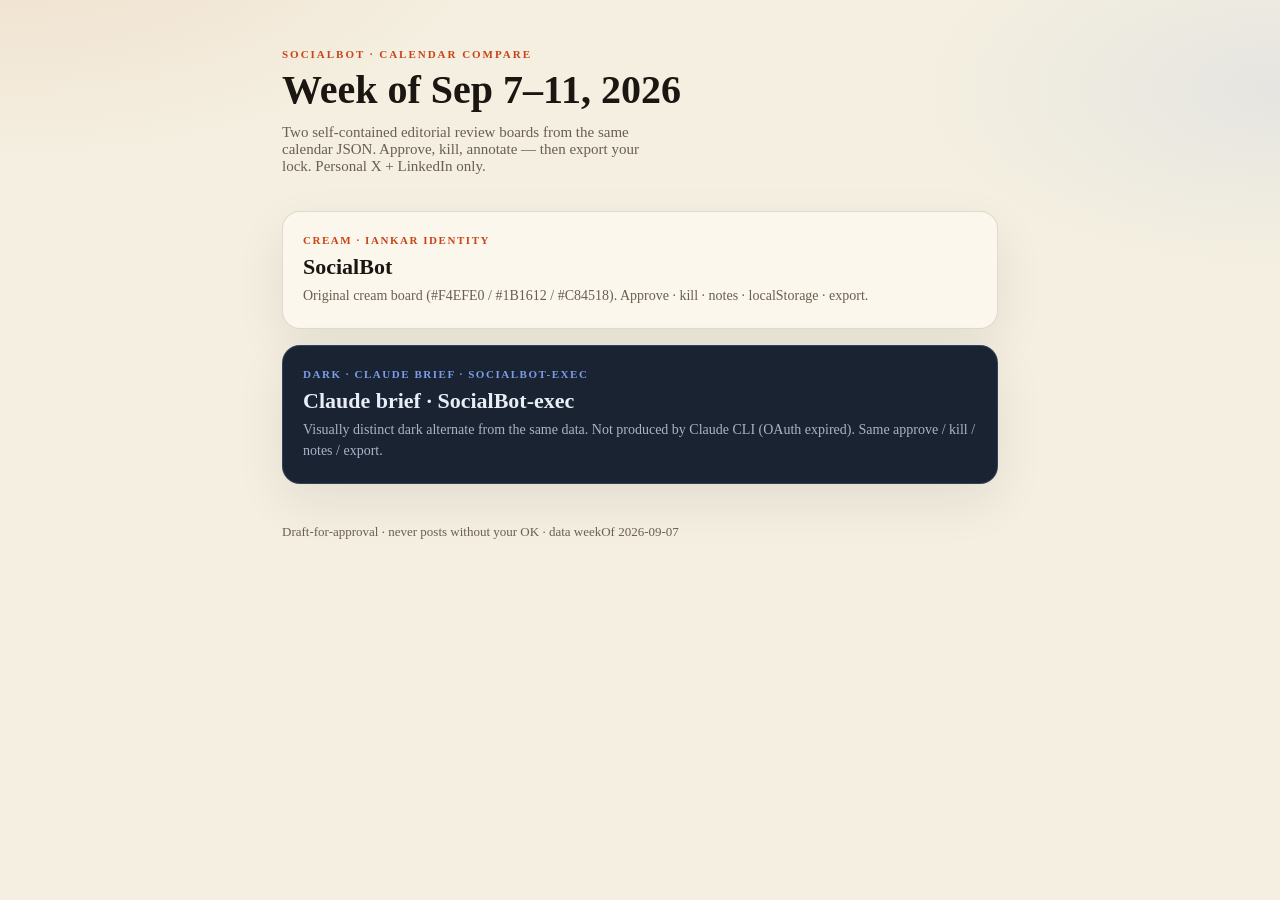
==== index.html @ 9e8a9fe8 "Publish SocialBot + Claude-brief calendar review boards for Sep 7–11 2026. Self-contained static sit" ====
<!doctype html>
<html lang="en">
<head>
  <meta charset="utf-8" />
  <meta name="viewport" content="width=device-width, initial-scale=1" />
  <title>SocialBot Calendar Compare · Sep 7–11, 2026</title>
  <style>
    :root {
      --cream: #F4EFE0;
      --ink: #1B1612;
      --rust: #C84518;
      --paper: #FBF7EC;
      --line: rgba(27,22,18,0.12);
      --mute: #6B5E52;
      --dark: #0F1419;
      --dark-card: #1A2332;
      --claude-accent: #7C9CE8;
    }
    * { box-sizing: border-box; }
    html, body { margin: 0; background: var(--cream); color: var(--ink);
      font-family: "Iowan Old Style", "Palatino Linotype", Palatino, Georgia, serif; }
    body {
      min-height: 100vh;
      background:
        radial-gradient(1000px 500px at 0% -10%, rgba(200,69,24,0.1), transparent 50%),
        radial-gradient(800px 400px at 100% 10%, rgba(124,156,232,0.12), transparent 45%),
        var(--cream);
    }
    .wrap { max-width: 760px; margin: 0 auto; padding: 48px 22px 80px; }
    .brand { letter-spacing: 0.18em; text-transform: uppercase; font-size: 11px; color: var(--rust); font-weight: 700; }
    h1 { margin: 8px 0 0; font-size: clamp(28px, 5vw, 40px); line-height: 1.1; }
    .sub { color: var(--mute); margin: 12px 0 36px; font-size: 15px; max-width: 48ch; }
    .cards { display: grid; gap: 16px; }
    a.card {
      display: block; text-decoration: none; color: inherit;
      padding: 22px 20px; border-radius: 18px; border: 1px solid var(--line);
      background: var(--paper); box-shadow: 0 18px 50px rgba(27,22,18,0.08);
      transition: transform .15s ease, border-color .15s ease;
    }
    a.card:hover { transform: translateY(-2px); border-color: rgba(200,69,24,0.4); }
    a.card.dark {
      background: var(--dark-card); color: #E8EEF7; border-color: rgba(124,156,232,0.25);
    }
    a.card.dark:hover { border-color: var(--claude-accent); }
    a.card.dark .tag { color: var(--claude-accent); }
    a.card.dark .desc { color: #A8B4C8; }
    .tag { font-size: 11px; letter-spacing: 0.14em; text-transform: uppercase; font-weight: 700; color: var(--rust); margin-bottom: 8px; }
    .title { font-size: 22px; font-weight: 700; margin: 0 0 6px; }
    .desc { color: var(--mute); font-size: 14px; margin: 0; line-height: 1.45; }
    footer { margin-top: 40px; font-size: 13px; color: var(--mute); }
  </style>
</head>
<body>
  <div class="wrap">
    <div class="brand">SocialBot · Calendar Compare</div>
    <h1>Week of Sep 7–11, 2026</h1>
    <p class="sub">Two self-contained editorial review boards from the same calendar JSON. Approve, kill, annotate — then export your lock. Personal X + LinkedIn only.</p>
    <div class="cards">
      <a class="card" href="./socialbot/">
        <div class="tag">Cream · iankar identity</div>
        <p class="title">SocialBot</p>
        <p class="desc">Original cream board (#F4EFE0 / #1B1612 / #C84518). Approve · kill · notes · localStorage · export.</p>
      </a>
      <a class="card dark" href="./claude/">
        <div class="tag">Dark · Claude brief · SocialBot-exec</div>
        <p class="title">Claude brief · SocialBot-exec</p>
        <p class="desc">Visually distinct dark alternate from the same data. Not produced by Claude CLI (OAuth expired). Same approve / kill / notes / export.</p>
      </a>
    </div>
    <footer>Draft-for-approval · never posts without your OK · data weekOf 2026-09-07</footer>
  </div>
</body>
</html>
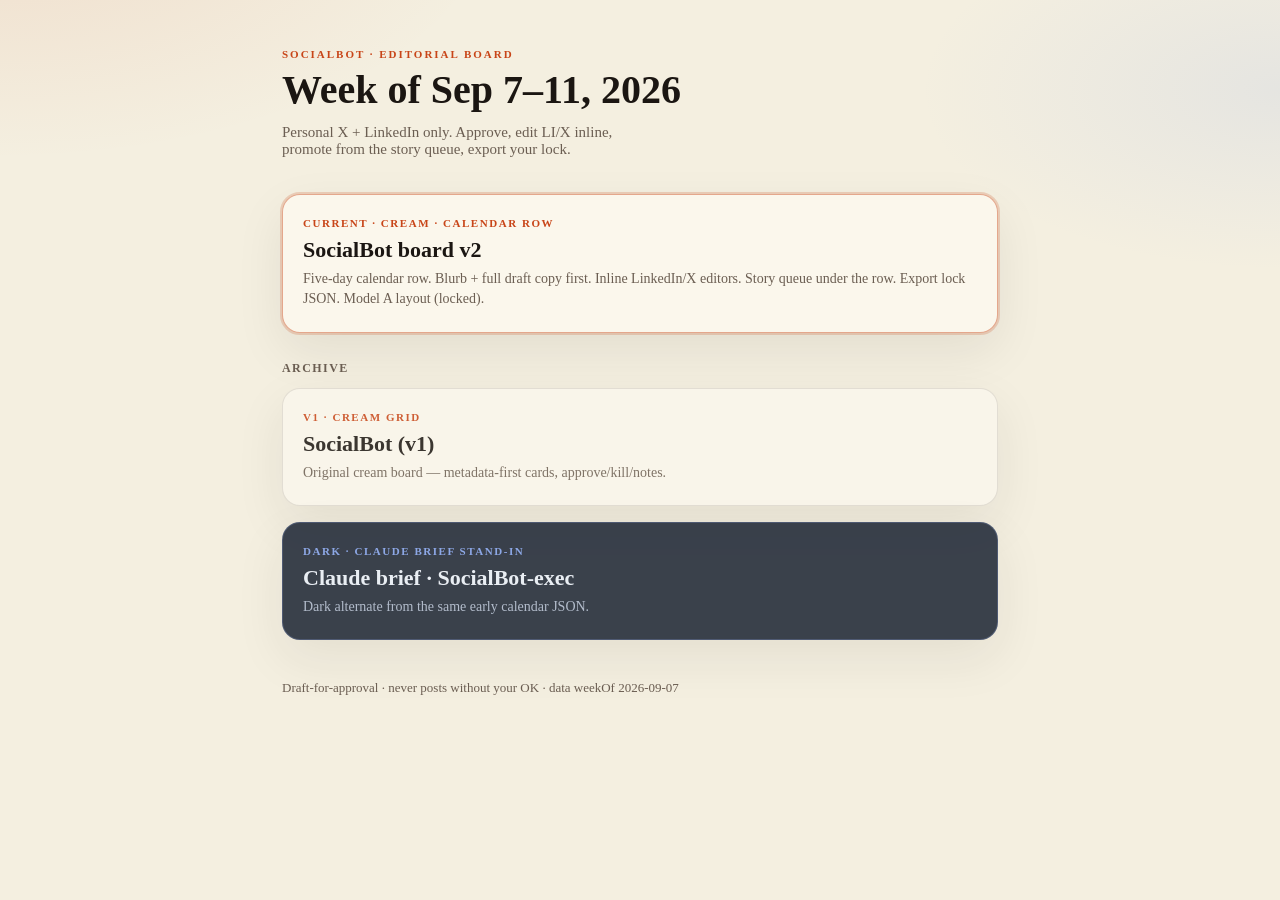
==== commit 5581ae46: "Add SocialBot board v2 (calendar row + inline LI/X editors) Five-day horizontal calendar with blurb " ====
--- a/index.html
+++ b/index.html
@@ -3,7 +3,7 @@
 <head>
   <meta charset="utf-8" />
   <meta name="viewport" content="width=device-width, initial-scale=1" />
-  <title>SocialBot Calendar Compare · Sep 7–11, 2026</title>
+  <title>SocialBot · Sep 7–11, 2026</title>
   <style>
     :root {
       --cream: #F4EFE0;
@@ -38,33 +38,44 @@
       transition: transform .15s ease, border-color .15s ease;
     }
     a.card:hover { transform: translateY(-2px); border-color: rgba(200,69,24,0.4); }
+    a.card.primary { border-color: rgba(200,69,24,0.45); outline: 2px solid rgba(200,69,24,0.2); }
     a.card.dark {
       background: var(--dark-card); color: #E8EEF7; border-color: rgba(124,156,232,0.25);
     }
     a.card.dark:hover { border-color: var(--claude-accent); }
     a.card.dark .tag { color: var(--claude-accent); }
     a.card.dark .desc { color: #A8B4C8; }
+    a.card.muted { opacity: 0.85; }
     .tag { font-size: 11px; letter-spacing: 0.14em; text-transform: uppercase; font-weight: 700; color: var(--rust); margin-bottom: 8px; }
     .title { font-size: 22px; font-weight: 700; margin: 0 0 6px; }
     .desc { color: var(--mute); font-size: 14px; margin: 0; line-height: 1.45; }
+    .section { margin-top: 28px; font-size: 12px; letter-spacing: 0.12em; text-transform: uppercase; color: var(--mute); font-weight: 700; }
     footer { margin-top: 40px; font-size: 13px; color: var(--mute); }
   </style>
 </head>
 <body>
   <div class="wrap">
-    <div class="brand">SocialBot · Calendar Compare</div>
+    <div class="brand">SocialBot · Editorial Board</div>
     <h1>Week of Sep 7–11, 2026</h1>
-    <p class="sub">Two self-contained editorial review boards from the same calendar JSON. Approve, kill, annotate — then export your lock. Personal X + LinkedIn only.</p>
+    <p class="sub">Personal X + LinkedIn only. Approve, edit LI/X inline, promote from the story queue, export your lock.</p>
     <div class="cards">
-      <a class="card" href="./socialbot/">
-        <div class="tag">Cream · iankar identity</div>
-        <p class="title">SocialBot</p>
-        <p class="desc">Original cream board (#F4EFE0 / #1B1612 / #C84518). Approve · kill · notes · localStorage · export.</p>
+      <a class="card primary" href="./v2/">
+        <div class="tag">Current · cream · calendar row</div>
+        <p class="title">SocialBot board v2</p>
+        <p class="desc">Five-day calendar row. Blurb + full draft copy first. Inline LinkedIn/X editors. Story queue under the row. Export lock JSON. Model A layout (locked).</p>
       </a>
-      <a class="card dark" href="./claude/">
-        <div class="tag">Dark · Claude brief · SocialBot-exec</div>
+    </div>
+    <div class="section">Archive</div>
+    <div class="cards" style="margin-top:12px">
+      <a class="card muted" href="./socialbot/">
+        <div class="tag">v1 · cream grid</div>
+        <p class="title">SocialBot (v1)</p>
+        <p class="desc">Original cream board — metadata-first cards, approve/kill/notes.</p>
+      </a>
+      <a class="card dark muted" href="./claude/">
+        <div class="tag">Dark · Claude brief stand-in</div>
         <p class="title">Claude brief · SocialBot-exec</p>
-        <p class="desc">Visually distinct dark alternate from the same data. Not produced by Claude CLI (OAuth expired). Same approve / kill / notes / export.</p>
+        <p class="desc">Dark alternate from the same early calendar JSON.</p>
       </a>
     </div>
     <footer>Draft-for-approval · never posts without your OK · data weekOf 2026-09-07</footer>
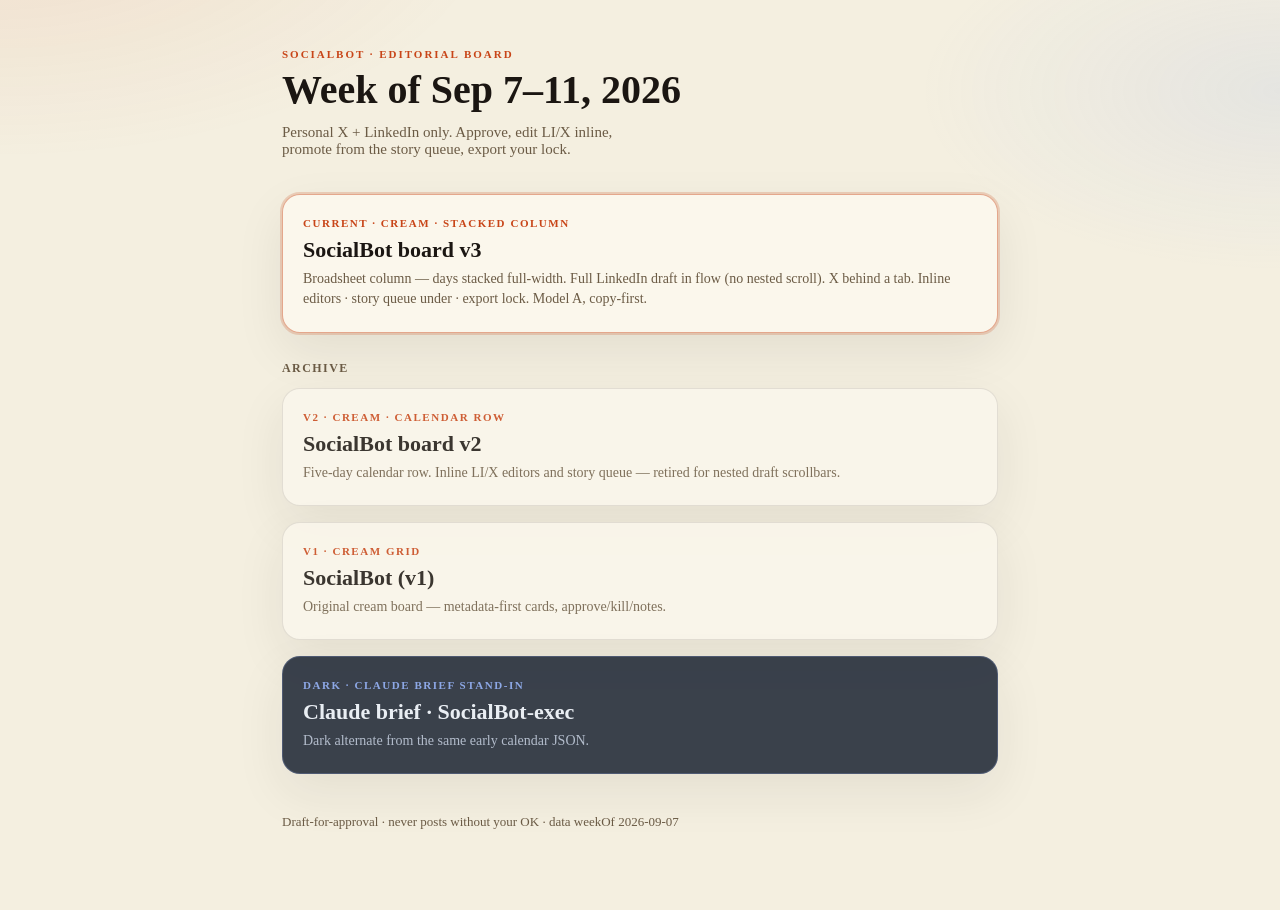
==== commit 1312ba81: "Ship SocialBot board v3: stacked broadsheet column, no nested draft scroll Replace five-across card " ====
--- a/index.html
+++ b/index.html
@@ -11,7 +11,7 @@
       --rust: #C84518;
       --paper: #FBF7EC;
       --line: rgba(27,22,18,0.12);
-      --mute: #6B5E52;
+      --mute: #6B5B45;
       --dark: #0F1419;
       --dark-card: #1A2332;
       --claude-accent: #7C9CE8;
@@ -59,14 +59,19 @@
     <h1>Week of Sep 7–11, 2026</h1>
     <p class="sub">Personal X + LinkedIn only. Approve, edit LI/X inline, promote from the story queue, export your lock.</p>
     <div class="cards">
-      <a class="card primary" href="./v2/">
-        <div class="tag">Current · cream · calendar row</div>
-        <p class="title">SocialBot board v2</p>
-        <p class="desc">Five-day calendar row. Blurb + full draft copy first. Inline LinkedIn/X editors. Story queue under the row. Export lock JSON. Model A layout (locked).</p>
+      <a class="card primary" href="./v3/">
+        <div class="tag">Current · cream · stacked column</div>
+        <p class="title">SocialBot board v3</p>
+        <p class="desc">Broadsheet column — days stacked full-width. Full LinkedIn draft in flow (no nested scroll). X behind a tab. Inline editors · story queue under · export lock. Model A, copy-first.</p>
       </a>
     </div>
     <div class="section">Archive</div>
     <div class="cards" style="margin-top:12px">
+      <a class="card muted" href="./v2/">
+        <div class="tag">v2 · cream · calendar row</div>
+        <p class="title">SocialBot board v2</p>
+        <p class="desc">Five-day calendar row. Inline LI/X editors and story queue — retired for nested draft scrollbars.</p>
+      </a>
       <a class="card muted" href="./socialbot/">
         <div class="tag">v1 · cream grid</div>
         <p class="title">SocialBot (v1)</p>
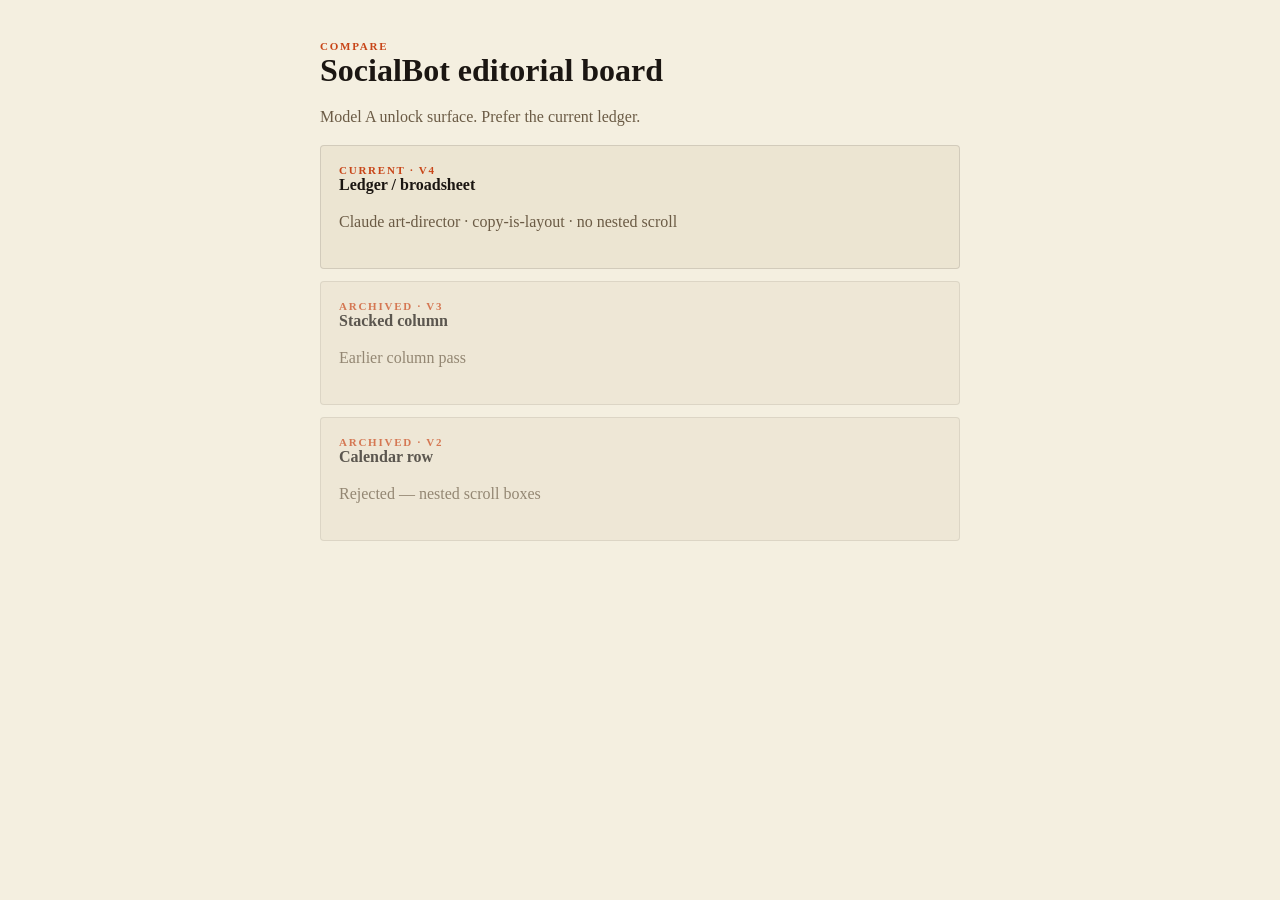
==== commit 98f9701e: "Hub: feature SocialBot board v4" ====
--- a/index.html
+++ b/index.html
@@ -3,87 +3,26 @@
 <head>
   <meta charset="utf-8" />
   <meta name="viewport" content="width=device-width, initial-scale=1" />
-  <title>SocialBot · Sep 7–11, 2026</title>
+  <title>SocialBot calendar compare</title>
   <style>
-    :root {
-      --cream: #F4EFE0;
-      --ink: #1B1612;
-      --rust: #C84518;
-      --paper: #FBF7EC;
-      --line: rgba(27,22,18,0.12);
-      --mute: #6B5B45;
-      --dark: #0F1419;
-      --dark-card: #1A2332;
-      --claude-accent: #7C9CE8;
-    }
-    * { box-sizing: border-box; }
-    html, body { margin: 0; background: var(--cream); color: var(--ink);
-      font-family: "Iowan Old Style", "Palatino Linotype", Palatino, Georgia, serif; }
-    body {
-      min-height: 100vh;
-      background:
-        radial-gradient(1000px 500px at 0% -10%, rgba(200,69,24,0.1), transparent 50%),
-        radial-gradient(800px 400px at 100% 10%, rgba(124,156,232,0.12), transparent 45%),
-        var(--cream);
-    }
-    .wrap { max-width: 760px; margin: 0 auto; padding: 48px 22px 80px; }
-    .brand { letter-spacing: 0.18em; text-transform: uppercase; font-size: 11px; color: var(--rust); font-weight: 700; }
-    h1 { margin: 8px 0 0; font-size: clamp(28px, 5vw, 40px); line-height: 1.1; }
-    .sub { color: var(--mute); margin: 12px 0 36px; font-size: 15px; max-width: 48ch; }
-    .cards { display: grid; gap: 16px; }
-    a.card {
-      display: block; text-decoration: none; color: inherit;
-      padding: 22px 20px; border-radius: 18px; border: 1px solid var(--line);
-      background: var(--paper); box-shadow: 0 18px 50px rgba(27,22,18,0.08);
-      transition: transform .15s ease, border-color .15s ease;
-    }
-    a.card:hover { transform: translateY(-2px); border-color: rgba(200,69,24,0.4); }
-    a.card.primary { border-color: rgba(200,69,24,0.45); outline: 2px solid rgba(200,69,24,0.2); }
-    a.card.dark {
-      background: var(--dark-card); color: #E8EEF7; border-color: rgba(124,156,232,0.25);
-    }
-    a.card.dark:hover { border-color: var(--claude-accent); }
-    a.card.dark .tag { color: var(--claude-accent); }
-    a.card.dark .desc { color: #A8B4C8; }
-    a.card.muted { opacity: 0.85; }
-    .tag { font-size: 11px; letter-spacing: 0.14em; text-transform: uppercase; font-weight: 700; color: var(--rust); margin-bottom: 8px; }
-    .title { font-size: 22px; font-weight: 700; margin: 0 0 6px; }
-    .desc { color: var(--mute); font-size: 14px; margin: 0; line-height: 1.45; }
-    .section { margin-top: 28px; font-size: 12px; letter-spacing: 0.12em; text-transform: uppercase; color: var(--mute); font-weight: 700; }
-    footer { margin-top: 40px; font-size: 13px; color: var(--mute); }
+    body{margin:0;font-family:Georgia,serif;background:#F4EFE0;color:#1B1612;padding:40px 20px}
+    .wrap{max-width:640px;margin:0 auto}
+    h1{font-size:32px;margin:0 0 8px}
+    p{color:#6B5B45;line-height:1.5}
+    a.card{display:block;background:#ECE5D2;border:1px solid rgba(27,22,18,.12);border-radius:4px;padding:18px;margin:12px 0;text-decoration:none;color:inherit}
+    a.card:hover{border-color:#C84518}
+    .tag{color:#C84518;font-size:11px;letter-spacing:.16em;text-transform:uppercase;font-weight:700}
+    .muted{opacity:.7}
   </style>
 </head>
 <body>
   <div class="wrap">
-    <div class="brand">SocialBot · Editorial Board</div>
-    <h1>Week of Sep 7–11, 2026</h1>
-    <p class="sub">Personal X + LinkedIn only. Approve, edit LI/X inline, promote from the story queue, export your lock.</p>
-    <div class="cards">
-      <a class="card primary" href="./v3/">
-        <div class="tag">Current · cream · stacked column</div>
-        <p class="title">SocialBot board v3</p>
-        <p class="desc">Broadsheet column — days stacked full-width. Full LinkedIn draft in flow (no nested scroll). X behind a tab. Inline editors · story queue under · export lock. Model A, copy-first.</p>
-      </a>
-    </div>
-    <div class="section">Archive</div>
-    <div class="cards" style="margin-top:12px">
-      <a class="card muted" href="./v2/">
-        <div class="tag">v2 · cream · calendar row</div>
-        <p class="title">SocialBot board v2</p>
-        <p class="desc">Five-day calendar row. Inline LI/X editors and story queue — retired for nested draft scrollbars.</p>
-      </a>
-      <a class="card muted" href="./socialbot/">
-        <div class="tag">v1 · cream grid</div>
-        <p class="title">SocialBot (v1)</p>
-        <p class="desc">Original cream board — metadata-first cards, approve/kill/notes.</p>
-      </a>
-      <a class="card dark muted" href="./claude/">
-        <div class="tag">Dark · Claude brief stand-in</div>
-        <p class="title">Claude brief · SocialBot-exec</p>
-        <p class="desc">Dark alternate from the same early calendar JSON.</p>
-      </a>
-    </div>
-    <footer>Draft-for-approval · never posts without your OK · data weekOf 2026-09-07</footer>
+    <div class="tag">Compare</div>
+    <h1>SocialBot editorial board</h1>
+    <p>Model A unlock surface. Prefer the current ledger.</p>
+    <a class="card" href="./v4/"><div class="tag">Current · v4</div><strong>Ledger / broadsheet</strong><p>Claude art-director · copy-is-layout · no nested scroll</p></a>
+    <a class="card muted" href="./v3/"><div class="tag">Archived · v3</div><strong>Stacked column</strong><p>Earlier column pass</p></a>
+    <a class="card muted" href="./v2/"><div class="tag">Archived · v2</div><strong>Calendar row</strong><p>Rejected — nested scroll boxes</p></a>
   </div>
 </body>
-</html>
+</html>
